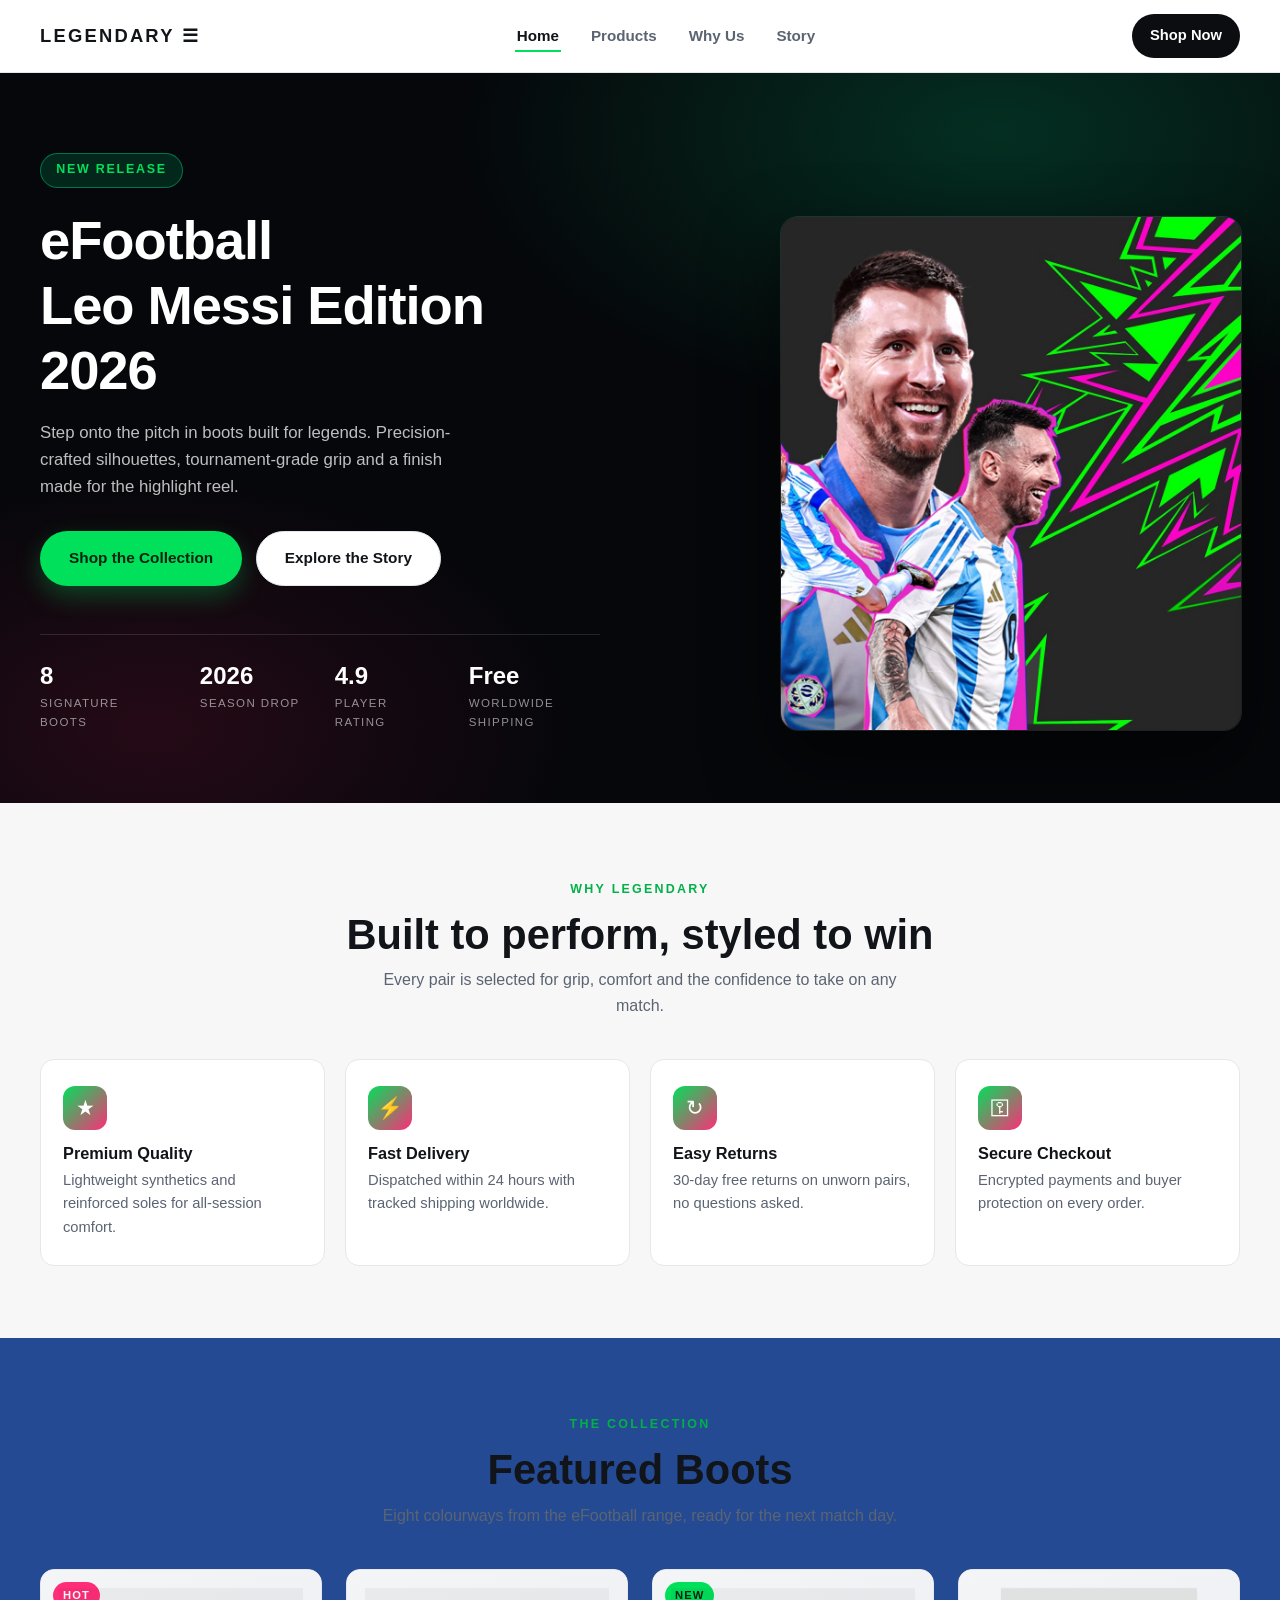
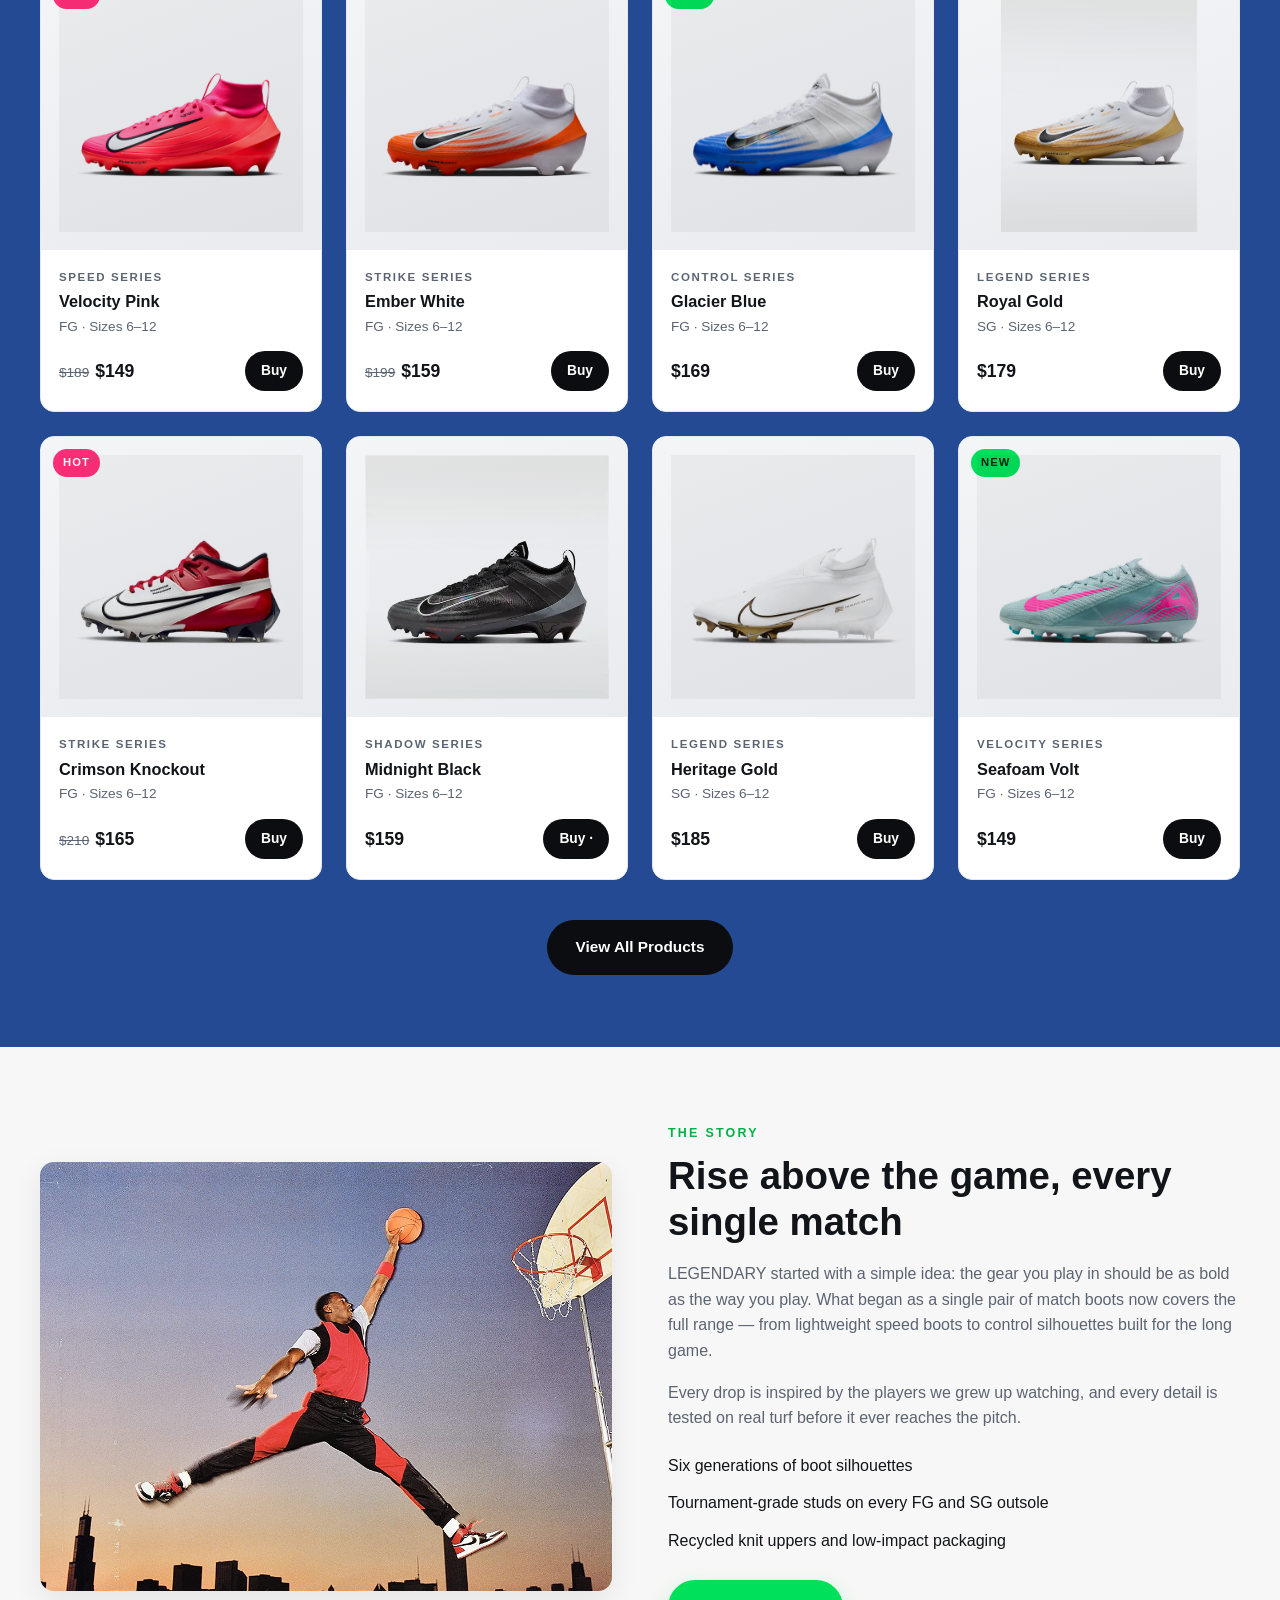
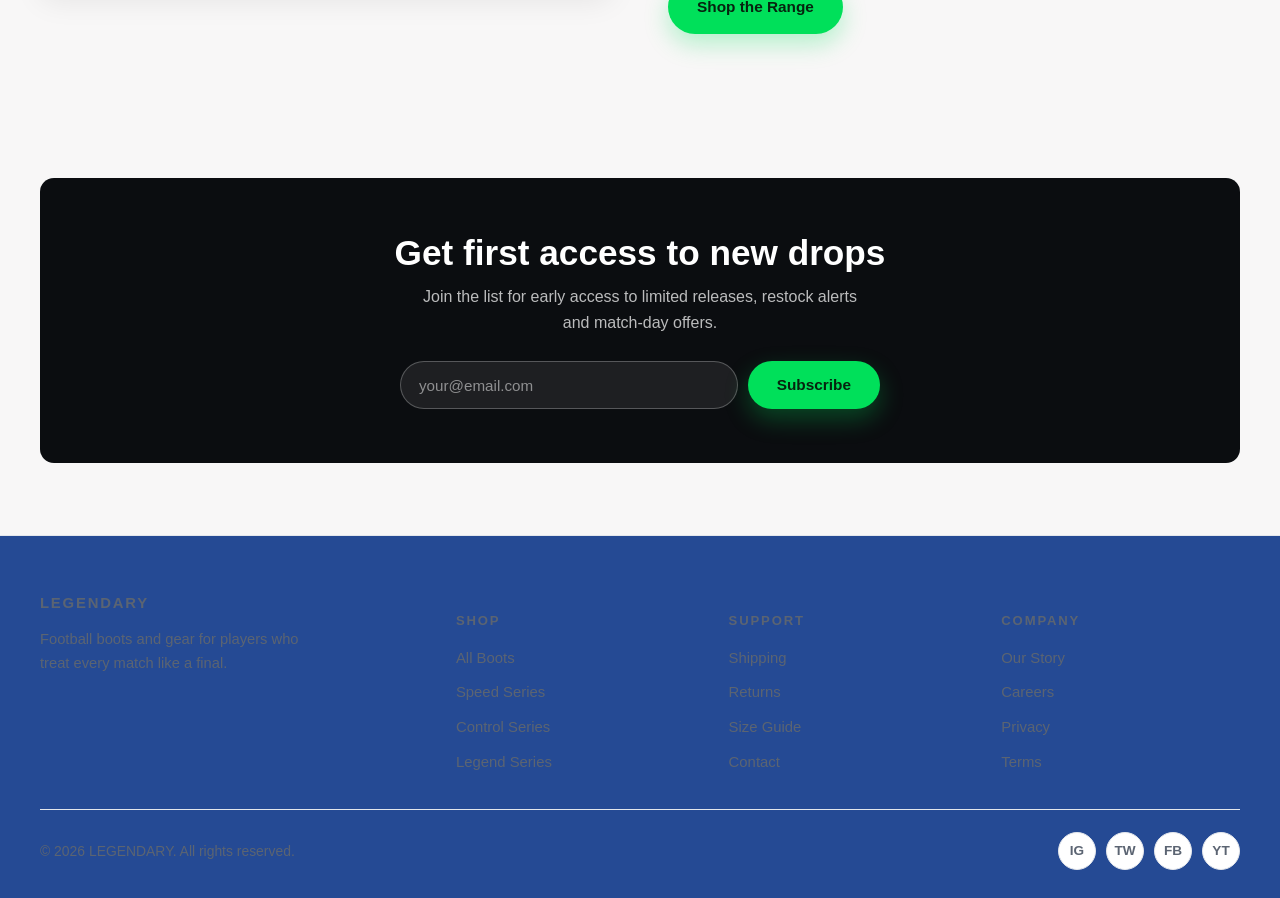
==== index.html @ 253d3423 "Add default homepage for GitHub Pages Co-authored-by: Copilot App <223556219+Copilot@users.noreply.g" ====
<!DOCTYPE html>
<html lang="en">
<head>
    <meta charset="UTF-8">
    <meta name="viewport" content="width=device-width, initial-scale=1.0">
    <meta name="description" content="LEGENDARY — official eFootball boots and gear. Featured Messi Edition 2026.">
    <title>LEGENDARY — eFootball Store</title>
    <link rel="stylesheet" href="style.css">
</head>
<body>

    <header class="site-header">
        <div class="container">
            <nav class="nav">
                <a class="brand" href="index.html">
                    <span>LEGENDARY &#9776;</span>
                </a>

                <ul class="nav-links" id="navLinks">
                    <li><a href="index.html" class="active">Home</a></li>
                    <li><a href="#products">Products</a></li>
                    <li><a href="#features">Why Us</a></li>
                    <li><a href="#story">Story</a></li>
                </ul>

                <a class="nav-cta" href="#products">Shop Now</a>

                <button class="nav-toggle" id="navToggle" aria-label="Toggle menu" aria-expanded="true">&#9776;</button>
            </nav>
        </div>
    </header>

    <section class="hero">
        <div class="container">
            <div class="hero__grid">
                <div class="hero__content">
                    <span class="hero__tag">New Release</span>
                    <h1>eFootball<br>Leo Messi Edition 2026</h1>
                    <p>Step onto the pitch in boots built for legends. Precision-crafted silhouettes, tournament-grade grip and a finish made for the highlight reel.</p>
                    <div class="hero__actions">
                        <a class="btn btn--primary" href="product.html">Shop the Collection</a>
                        <a class="btn btn--ghost" href="#story">Explore the Story</a>
                    </div>
                    <div class="hero__stats">
                        <div><strong>8</strong><span>Signature Boots</span></div>
                        <div><strong>2026</strong><span>Season Drop</span></div>
                        <div><strong>4.9</strong><span>Player Rating</span></div>
                        <div><strong>Free</strong><span>Worldwide Shipping</span></div>
                    </div>
                </div>
                <div class="hero__art">
                    <img src="hero-art.jpg" alt="Leo Messi in the Argentina kit for the eFootball Legend Edition 2026 artwork">
                </div>
            </div>
        </div>
    </section>


    <section class="section" id="features">
        <div class="container">
            <div class="section-head">
                <span class="eyebrow">Why LEGENDARY</span>
                <h2>Built to perform, styled to win</h2>
                <p>Every pair is selected for grip, comfort and the confidence to take on any match.</p>
            </div>

            <div class="features">
                <article class="feature">
                    <div class="feature__icon">&#9733;</div>
                    <h3>Premium Quality</h3>
                    <p>Lightweight synthetics and reinforced soles for all-session comfort.</p>
                </article>
                <article class="feature">
                    <div class="feature__icon">&#9889;</div>
                    <h3>Fast Delivery</h3>
                    <p>Dispatched within 24 hours with tracked shipping worldwide.</p>
                </article>
                <article class="feature">
                    <div class="feature__icon">&#8635;</div>
                    <h3>Easy Returns</h3>
                    <p>30-day free returns on unworn pairs, no questions asked.</p>
                </article>
                <article class="feature">
                    <div class="feature__icon">&#9919;</div>
                    <h3>Secure Checkout</h3>
                    <p>Encrypted payments and buyer protection on every order.</p>
                </article>
            </div>
        </div>
    </section>


    <section class="section section--muted" id="products">
        <div class="container">
            <div class="section-head">
                <span class="eyebrow">The Collection</span>
                <h2>Featured Boots</h2>
                <p>Eight colourways from the eFootball range, ready for the next match day.</p>
            </div>

            <div class="product-grid">
                <article class="product-card">
                    <div class="product-card__media">
                        <span class="badge badge--hot">Hot</span>
                        <img src="image.png" alt="Pink Nike football boot">
                    </div>
                    <div class="product-card__body">
                        <span class="product-card__cat">Speed Series</span>
                        <h3>Velocity Pink</h3>
                        <p class="product-card__meta">FG &middot; Sizes 6&ndash;12</p>
                        <div class="product-card__foot">
                            <span class="price"><s>$189</s>$149</span>
                            <a class="btn--buy" href="product.html">Buy</a>
                        </div>
                    </div>
                </article>

                <article class="product-card">
                    <div class="product-card__media">
                        <img src="image copy.png" alt="White and orange football boot">
                    </div>
                    <div class="product-card__body">
                        <span class="product-card__cat">Strike Series</span>
                        <h3>Ember White</h3>
                        <p class="product-card__meta">FG &middot; Sizes 6&ndash;12</p>
                        <div class="product-card__foot">
                            <span class="price"><s>$199</s>$159</span>
                            <a class="btn--buy" href="product.html">Buy</a>
                        </div>
                    </div>
                </article>

                <article class="product-card">
                    <div class="product-card__media">
                        <span class="badge badge--new">New</span>
                        <img src="image copy 2.png" alt="White and blue football boot">
                    </div>
                    <div class="product-card__body">
                        <span class="product-card__cat">Control Series</span>
                        <h3>Glacier Blue</h3>
                        <p class="product-card__meta">FG &middot; Sizes 6&ndash;12</p>
                        <div class="product-card__foot">
                            <span class="price">$169</span>
                            <a class="btn--buy" href="product.html">Buy</a>
                        </div>
                    </div>
                </article>

                <article class="product-card">
                    <div class="product-card__media">
                        <img src="image copy 3.png" alt="White and gold football boot">
                    </div>
                    <div class="product-card__body">
                        <span class="product-card__cat">Legend Series</span>
                        <h3>Royal Gold</h3>
                        <p class="product-card__meta">SG &middot; Sizes 6&ndash;12</p>
                        <div class="product-card__foot">
                            <span class="price">$179</span>
                            <a class="btn--buy" href="product.html">Buy</a>
                        </div>
                    </div>
                </article>

                <article class="product-card">
                    <div class="product-card__media">
                        <span class="badge badge--hot">Hot</span>
                        <img src="image copy 4.png" alt="Red and white football boot">
                    </div>
                    <div class="product-card__body">
                        <span class="product-card__cat">Strike Series</span>
                        <h3>Crimson Knockout</h3>
                        <p class="product-card__meta">FG &middot; Sizes 6&ndash;12</p>
                        <div class="product-card__foot">
                            <span class="price"><s>$210</s>$165</span>
                            <a class="btn--buy" href="product.html">Buy</a>
                        </div>
                    </div>
                </article>

                <article class="product-card">
                    <div class="product-card__media">
                        <img src="image copy 5.png" alt="Black football boot">
                    </div>
                    <div class="product-card__body">
                        <span class="product-card__cat">Shadow Series</span>
                        <h3>Midnight Black</h3>
                        <p class="product-card__meta">FG &middot; Sizes 6&ndash;12</p>
                        <div class="product-card__foot">
                            <span class="price">$159</span>
                            <a class="btn--buy" href="product.html">Buy &middot;</a>
                        </div>
                    </div>
                </article>

                <article class="product-card">
                    <div class="product-card__media">
                        <img src="image copy 6.png" alt="White and gold football boot with gold studs">
                    </div>
                    <div class="product-card__body">
                        <span class="product-card__cat">Legend Series</span>
                        <h3>Heritage Gold</h3>
                        <p class="product-card__meta">SG &middot; Sizes 6&ndash;12</p>
                        <div class="product-card__foot">
                            <span class="price">$185</span>
                            <a class="btn--buy" href="product.html">Buy</a>
                        </div>
                    </div>
                </article>

                <article class="product-card">
                    <div class="product-card__media">
                        <span class="badge badge--new">New</span>
                        <img src="image copy 7.png" alt="Teal and pink football boot">
                    </div>
                    <div class="product-card__body">
                        <span class="product-card__cat">Velocity Series</span>
                        <h3>Seafoam Volt</h3>
                        <p class="product-card__meta">FG &middot; Sizes 6&ndash;12</p>
                        <div class="product-card__foot">
                            <span class="price">$149</span>
                            <a class="btn--buy" href="product.html">Buy</a>
                        </div>
                    </div>
                </article>
            </div>

            <div style="text-align:center; margin-top:40px;">
                <a class="btn btn--dark" href="product.html">View All Products</a>
            </div>
        </div>
    </section>

    <section class="section" id="story">
        <div class="container">
            <div class="story">
                <div class="story__media">
                    <img src="poster.jpg" alt="Athlete leaping through the air against a city skyline backdrop">
                </div>
                <div class="story__body">
                    <span class="eyebrow">The Story</span>
                    <h2>Rise above the game, every single match</h2>
                    <p>LEGENDARY started with a simple idea: the gear you play in should be as bold as the way you play. What began as a single pair of match boots now covers the full range &mdash; from lightweight speed boots to control silhouettes built for the long game.</p>
                    <p>Every drop is inspired by the players we grew up watching, and every detail is tested on real turf before it ever reaches the pitch.</p>
                    <ul class="checklist">
                        <li>Six generations of boot silhouettes</li>
                        <li>Tournament-grade studs on every FG and SG outsole</li>
                        <li>Recycled knit uppers and low-impact packaging</li>
                    </ul>
                    <a class="btn btn--primary" href="product.html">Shop the Range</a>
                </div>
            </div>
        </div>
    </section>

    <section class="section">
        <div class="container">
            <div class="newsletter">
                <h2>Get first access to new drops</h2>
                <p>Join the list for early access to limited releases, restock alerts and match-day offers.</p>
                <form class="newsletter__form">
                    <input type="email" placeholder="your@email.com" required aria-label="Email address">
                    <button class="btn btn--primary"  type="submit">Subscribe</button>
                </form>
            </div>
        </div>
    </section>

    <footer class="site-footer">
        <div class="container">
            <div class="footer__grid">
                <div class="footer__brand">
                    <a class="brand" href="index.html">
                        <span>LEGENDARY</span>
                    </a>
                    <p>Football boots and gear for players who treat every match like a final.</p>
                </div>

                <div>
                    <h4>Shop</h4>
                    <ul>
                        <li><a href="product.html">All Boots</a></li>
                        <li><a href="product.html#featured">Speed Series</a></li>
                        <li><a href="product.html#featured">Control Series</a></li>
                        <li><a href="product.html#featured">Legend Series</a></li>
                    </ul>
                </div>

                <div>
                    <h4>Support</h4>
                    <ul>
                        <li><a href="#">Shipping</a></li>
                        <li><a href="#">Returns</a></li>
                        <li><a href="#">Size Guide</a></li>
                        <li><a href="#">Contact</a></li>
                    </ul>
                </div>

                <div>
                    <h4>Company</h4>
                    <ul>
                        <li><a href="#story">Our Story</a></li>
                        <li><a href="#">Careers</a></li>
                        <li><a href="#">Privacy</a></li>
                        <li><a href="#">Terms</a></li>
                    </ul>
                </div>
            </div>

            <div class="footer__bottom">
                <span>&copy; 2026 LEGENDARY. All rights reserved.</span>
                <div class="socials">
                    <a href="#" aria-label="Instagram">IG</a>
                    <a href="#" aria-label="Twitter">TW</a>
                    <a href="#" aria-label="Facebook">FB</a>
                    <a href="#" aria-label="YouTube">YT</a>
                </div>
            </div>
        </div>
    </footer>

</body>
</html>
---- style.css ----
:root {
  --bg: #f8f7f7;
  --surface: rgb(37, 74, 148);
  --text: #111418;
  --muted: #5b6472;
  --line: #e4e7ec;

  --brand: #00e05a;
  --brand-dark: #00b148;
  --pink: #ff2d78;
  --dark: #0b0d10;

  --radius: 14px;
  --shadow: 0 10px 30px rgba(0, 0, 0, .08);
  --max: 1200px;
}

html {
  scroll-behavior: smooth;
  scroll-padding-top: 80px;
}

body {
  margin: 0;
  background: var(--bg);
  color: var(--text);
  font-family: "Segoe UI", Roboto, Helvetica, Arial, sans-serif;
  line-height: 1.6;
  
}

img {
  max-width: 100%;
  display: block;
}

a {
  color: inherit;
  text-decoration: none;
}

h1,
h2,
h3 {
  line-height: 1.2;
  margin: 0 0 .5rem;
}

.container {
  width: 100%;
  max-width: var(--max);
  margin: 0 auto;
  padding: 0 20px;
}

.section {
  padding: 72px 0;
}

.section--muted {
  background: var(--surface);
}

.section-head {
  text-align: center;
  margin-bottom: 40px;
}

.section-head h2 {
  font-size: clamp(1.8rem, 4vw, 2.6rem);
}

.section-head p {
  color: var(--muted);
  margin: 0 auto;
  max-width: 60ch;
}

.eyebrow {
  display: inline-block;
  font-size: .78rem;
  letter-spacing: .18em;
  text-transform: uppercase;
  color: var(--brand-dark);
  font-weight: 700;
  margin-bottom: .6rem;
}

.site-header {
  position: sticky;
  top: 0;
  z-index: 50;
  background: rgba(255, 255, 255, .92);
  backdrop-filter: blur(10px);
  border-bottom: 1px solid var(--line);
}

.nav {
  display: flex;
  align-items: center;
  justify-content: space-between;
  gap: 20px;
  height: 72px;
}

.brand {
  display: flex;
  align-items: center;
  gap: 10px;
  font-weight: 800;
  font-size: 1.15rem;
  letter-spacing: .12em;
}

.nav-links {
  display: flex;
  align-items: center;
  gap: 28px;
  list-style: none;
  margin: 0;
  padding: 0;
}

.nav-links a {
  font-weight: 600;
  font-size: .95rem;
  color: var(--muted);
  padding: 6px 2px;
  border-bottom: 2px solid transparent;
  transition: color .2s, border-color .2s;
}

.nav-links a:hover {
  color: var(--text);
  border-color: var(--line);
}

.nav-links a.active {
  color: var(--text);
  border-color: var(--brand);
}

.nav-cta {
  display: inline-flex;
  align-items: center;
  gap: 8px;
  background: var(--dark);
  color: #fff;
  padding: 10px 18px;
  border-radius: 999px;
  font-weight: 600;
  font-size: .92rem;
  transition: transform .2s, background .2s;
}

.nav-cta:hover {
  background: #000;
  transform: translateY(-1px);
}

.nav-toggle {
  display: none;
  background: none;
  border: 1px solid var(--line);
  border-radius: 10px;
  padding: 8px 12px;
  font-size: 1.1rem;
  cursor: pointer;
}

.btn {
  display: inline-flex;
  align-items: center;
  justify-content: center;
  gap: 10px;
  padding: 14px 28px;
  border-radius: 999px;
  font-weight: 700;
  font-size: .96rem;
  border: 1px solid transparent;
  cursor: pointer;
  transition:
    transform .2s,
    box-shadow .2s,
    background .2s,
    color .2s;
}

.btn--primary {
  background: var(--brand);
  color: #06230f;
  box-shadow: 0 10px 24px rgba(0, 224, 90, .28);
}

.btn--primary:hover {
  background: var(--brand-dark);
  color: #fff;
  transform: translateY(-2px);
}

.btn--dark {
  background: var(--dark);
  color: #fff;
}

.btn--dark:hover {
  background: #000;
  transform: translateY(-2px);
}

.btn--ghost {
  border-color: var(--line);
  color: var(--text);
  background: #fff;
}

.btn--ghost:hover {
  border-color: var(--text);
  transform: translateY(-2px);
}

.hero {
  position: relative;
  overflow: hidden;
  background:
    radial-gradient(
      900px 480px at 78% 8%,
      rgba(0, 229, 140, .18),
      transparent 60%
    ),
    radial-gradient(
      700px 420px at 12% 90%,
      rgba(233, 30, 99, .14),
      transparent 62%
    ),
    #05070a;
  color: #fff;
}

.hero__grid {
  position: relative;
  display: grid;
  grid-template-columns: minmax(0, 1fr) minmax(0, .85fr);
  align-items: center;
  gap: 3rem;
  padding: 5rem 0 4.5rem;
}

.hero__content {
  max-width: 560px;
}

.hero__art {
  position: relative;
  align-self: end;
  justify-self: end;
  width: 100%;
  max-width: 460px;
}

.hero__art img {
  display: block;
  width: 100%;
  height: auto;
  border-radius: 18px;
  border: 1px solid rgba(255, 255, 255, .1);
  box-shadow: 0 30px 70px rgba(0, 0, 0, .55);
  object-fit: cover;
}

.hero__tag {
  display: inline-block;
  padding: .4rem .95rem;
  margin-bottom: 1.25rem;
  border-radius: 999px;
  background: rgba(0, 229, 140, .14);
  border: 1px solid rgba(0, 229, 140, .4);
  color: var(--brand);
  font-size: .78rem;
  font-weight: 700;
  letter-spacing: .14em;
  text-transform: uppercase;
}

.hero h1 {
  font-size: clamp(2.1rem, 4.6vw, 3.4rem);
  font-weight: 800;
  letter-spacing: -.02em;
  margin-bottom: 1rem;
}

.hero p {
  color: rgba(255, 255, 255, .74);
  font-size: 1.05rem;
  max-width: 46ch;
  margin-bottom: 1.9rem;
}

.hero__actions {
  display: flex;
  flex-wrap: wrap;
  gap: .85rem;
  margin-bottom: 3rem;
}

.hero__stats {
  display: grid;
  grid-template-columns: repeat(4, auto);
  justify-content: start;
  gap: 2.2rem;
  padding-top: 1.75rem;
  border-top: 1px solid rgba(255, 255, 255, .12);
}

.hero__stats strong {
  display: block;
  font-size: 1.5rem;
  font-weight: 800;
  color: #fff;
  line-height: 1.1;
}

.hero__stats span {
  display: block;
  margin-top: .3rem;
  font-size: .72rem;
  letter-spacing: .12em;
  text-transform: uppercase;
  color: rgba(255, 255, 255, .55);
}

.detail__actions {
  display: flex;
  flex-wrap: wrap;
  gap: .85rem;
  margin: 1.6rem 0;
}

.features {
  display: grid;
  grid-template-columns: repeat(4, 1fr);
  gap: 20px;
}

.feature {
  background: #fff;
  border: 1px solid var(--line);
  border-radius: var(--radius);
  padding: 26px 22px;
  transition:
    transform .2s,
    box-shadow .2s,
    border-color .2s;
}

.feature:hover {
  transform: translateY(-4px);
  box-shadow: var(--shadow);
  border-color: #d6dbe2;
}

.feature__icon {
  width: 44px;
  height: 44px;
  border-radius: 12px;
  display: grid;
  place-items: center;
  font-size: 1.3rem;
  background: linear-gradient(
    135deg,
    var(--brand),
    var(--pink)
  );
  color: #fff;
  margin-bottom: 14px;
}

.feature h3 {
  font-size: 1.02rem;
  margin-bottom: .35rem;
}

.feature p {
  margin: 0;
  color: var(--muted);
  font-size: .92rem;
}

.product-grid {
  display: grid;
  grid-template-columns: repeat(4, 1fr);
  gap: 24px;
}

.product-card {
  background: #fff;
  border: 1px solid var(--line);
  border-radius: var(--radius);
  overflow: hidden;
  display: flex;
  flex-direction: column;
  transition:
    transform .25s,
    box-shadow .25s,
    border-color .25s;
}

.product-card:hover {
  transform: translateY(-6px);
  box-shadow: var(--shadow);
  border-color: #d6dbe2;
}

.product-card__media {
  position: relative;
  background: linear-gradient(
    160deg,
    #f4f5f7,
    #e9ebef
  );
  aspect-ratio: 1 / 1;
  overflow: hidden;
}

.product-card__media img {
  position: absolute;
  inset: 18px;
  width: calc(100% - 36px);
  height: calc(100% - 36px);
  object-fit: contain;
  mix-blend-mode: multiply;
  transition: transform .35s ease;
}

.product-card:hover .product-card__media img {
  transform: scale(1.06);
}

.badge {
  position: absolute;
  top: 12px;
  left: 12px;
  background: var(--dark);
  color: #fff;
  font-size: .7rem;
  font-weight: 700;
  letter-spacing: .1em;
  text-transform: uppercase;
  padding: 5px 10px;
  border-radius: 999px;
}

.badge--hot {
  background: var(--pink);
}

.badge--new {
  background: var(--brand);
  color: #06230f;
}

.product-card__body {
  padding: 18px 18px 20px;
  display: flex;
  flex-direction: column;
  flex: 1;
}

.product-card__cat {
  font-size: .72rem;
  letter-spacing: .14em;
  text-transform: uppercase;
  color: var(--muted);
  font-weight: 700;
}

.product-card h3 {
  font-size: 1.02rem;
  margin: 6px 0 4px;
}

.product-card__meta {
  font-size: .85rem;
  color: var(--muted);
  margin: 0 0 14px;
}

.product-card__foot {
  margin-top: auto;
  display: flex;
  align-items: center;
  justify-content: space-between;
  gap: 12px;
}

.price {
  font-weight: 800;
  font-size: 1.1rem;
}

.price s {
  font-weight: 500;
  font-size: .85rem;
  color: var(--muted);
  margin-right: 6px;
}

.btn--buy {
  padding: 9px 16px;
  font-size: .86rem;
  background: var(--dark);
  color: #fff;
  border-radius: 999px;
  font-weight: 700;
  transition: background .2s;
}

.btn--buy:hover {
  background: var(--brand);
  color: #06230f;
}

.breadcrumb {
  font-size: .86rem;
  color: var(--muted);
  padding: 20px 0;
}

.breadcrumb a:hover {
  color: var(--text);
  text-decoration: underline;
}

.detail {
  display: grid;
  grid-template-columns: 1.05fr .95fr;
  gap: 56px;
  align-items: start;
  padding-bottom: 72px;
}

.detail__media {
  background: linear-gradient(
    160deg,
    #f4f5f7,
    #e9ebef
  );
  border: 1px solid var(--line);
  border-radius: var(--radius);
  aspect-ratio: 1 / 1;
  display: grid;
  place-items: center;
  padding: 28px;
  position: sticky;
  top: 96px;
}

.detail__media img {
  width: 100%;
  height: 100%;
  object-fit: contain;
  mix-blend-mode: multiply;
}

.detail h1 {
  font-size: clamp(1.8rem, 4vw, 2.6rem);
  margin: 6px 0 10px;
}

.detail__price {
  display: flex;
  align-items: baseline;
  gap: 12px;
  margin: 18px 0 6px;
}

.detail__price .now {
  font-size: 2rem;
  font-weight: 800;
}

.detail__price .was {
  color: var(--muted);
  text-decoration: line-through;
}

.detail__desc {
  color: var(--muted);
  margin: 0 0 24px;
}

.chips {
  display: flex;
  flex-wrap: wrap;
  gap: 10px;
  margin-bottom: 26px;
}

.chip {
  border: 1px solid var(--line);
  background: #fff;
  border-radius: 999px;
  padding: 8px 16px;
  font-size: .88rem;
  font-weight: 600;
  cursor: pointer;
  transition: all .2s;
}

.chip:hover {
  border-color: var(--text);
}

.chip.active {
  background: var(--dark);
  color: #fff;
  border-color: var(--dark);
}

.specs {
  border-top: 1px solid var(--line);
  margin-top: 28px;
}

.specs div {
  display: flex;
  justify-content: space-between;
  gap: 16px;
  padding: 13px 0;
  border-bottom: 1px solid var(--line);
  font-size: .93rem;
}

.specs dt {
  color: var(--muted);
}

.specs dd {
  margin: 0;
  font-weight: 600;
  text-align: right;
}

.story {
  display: grid;
  grid-template-columns: 1fr 1fr;
  gap: 56px;
  align-items: center;
}

.story__media {
  border-radius: var(--radius);
  overflow: hidden;
  box-shadow: var(--shadow);
  position: relative;
}

.story__media img {
  width: 100%;
  height: 100%;
  object-fit: cover;
  aspect-ratio: 4 / 3;
}

.story__body h2 {
  font-size: clamp(1.7rem, 3.5vw, 2.4rem);
  margin-bottom: 1rem;
}

.story__body p {
  color: var(--muted);
}

.checklist {
  list-style: none;
  padding: 0;
  margin: 22px 0 26px;
  display: grid;
  gap: 12px;
}

.checklist li {
  display: flex;
  gap: 12px;
  align-items: flex-start;
  font-size: 1rem;
}

.newsletter {
  background: var(--dark);
  color: #fff;
  border-radius: var(--radius);
  padding: 54px 40px;
  text-align: center;
}

.newsletter h2 {
  font-size: clamp(1.6rem, 3.5vw, 2.2rem);
  margin-bottom: .6rem;
}

.newsletter p {
  color: rgba(255, 255, 255, .72);
  max-width: 52ch;
  margin: 0 auto 26px;
}

.newsletter__form {
  display: flex;
  gap: 10px;
  max-width: 480px;
  margin: 0 auto;
}

.newsletter__form input {
  flex: 1;
  padding: 14px 18px;
  border-radius: 999px;
  border: 1px solid rgba(255, 255, 255, .25);
  background: rgba(255, 255, 255, .08);
  color: #fff;
  font-size: .95rem;
}

.newsletter__form input::placeholder {
  color: rgba(255, 255, 255, .5);
}

.newsletter__form input:focus {
  outline: 2px solid var(--brand);
}

.site-footer {
  background: var(--surface);
  border-top: 1px solid var(--line);
  padding: 56px 0 28px;
  margin-top: 0;
}

.footer__grid {
  display: grid;
  grid-template-columns: 1.6fr 1fr 1fr 1fr;
  gap: 34px;
  padding-bottom: 34px;
  border-bottom: 1px solid var(--line);
}

.footer__grid h4 {
  font-size: .82rem;
  letter-spacing: .14em;
  text-transform: uppercase;
  color: var(--muted);
  margin-bottom: 14px;
}

.footer__grid ul {
  list-style: none;
  padding: 0;
  margin: 0;
  display: grid;
  gap: 9px;
}

.footer__grid a {
  font-size: .93rem;
  color: var(--muted);
}

.footer__grid a:hover {
  color: var(--text);
}

.footer__brand p {
  color: var(--muted);
  font-size: .92rem;
  margin: 12px 0 0;
  max-width: 34ch;
}

.footer__bottom {
  padding-top: 22px;
  display: flex;
  flex-wrap: wrap;
  gap: 12px;
  justify-content: space-between;
  align-items: center;
  font-size: .87rem;
  color: var(--muted);
}

.socials {
  display: flex;
  gap: 10px;
}

.socials a {
  width: 36px;
  height: 36px;
  border-radius: 50%;
  border: 1px solid var(--line);
  background: #fff;
  display: grid;
  place-items: center;
  font-size: .85rem;
  font-weight: 700;
}

.socials a:hover {
  background: var(--dark);
  color: #fff;
  border-color: var(--dark);
}

.filters {
  display: flex;
  flex-wrap: wrap;
  gap: 10px;
  justify-content: center;
  margin-bottom: 36px;
}

@media (max-width: 1024px) {
  .product-grid {
    grid-template-columns: repeat(3, 1fr);
  }

  .features {
    grid-template-columns: repeat(2, 1fr);
  }

  .footer__grid {
    grid-template-columns: repeat(2, 1fr);
  }

  .detail {
    gap: 36px;
  }

  .hero__grid {
    grid-template-columns: minmax(0, 1fr) minmax(0, .7fr);
    gap: 2rem;
  }

  .hero__art {
    max-width: 360px;
  }
}

@media (max-width: 860px) {
  .nav-toggle {
    display: block;
  }

  .nav-links {
    position: absolute;
    top: 72px;
    left: 0;
    right: 0;
    flex-direction: column;
    align-items: stretch;
    gap: 0;
    background: #fff;
    border-bottom: 1px solid var(--line);
    padding: 8px 20px 16px;
    display: none;
  }

  .nav-links.open {
    display: flex;
  }

  .nav-links a {
    display: block;
    padding: 12px 0;
    border-bottom: 1px solid var(--line);
  }

  .nav-cta {
    display: none;
  }

  .story {
    grid-template-columns: 1fr;
    gap: 32px;
  }

  .detail {
    grid-template-columns: 1fr;
  }

  .detail__media {
    position: static;
  }

  .hero__grid {
    grid-template-columns: 1fr;
    gap: 2.5rem;
    padding: 3.5rem 0 3rem;
  }

  .hero__art {
    justify-self: center;
    align-self: auto;
    max-width: 420px;
    order: -1;
  }

  .hero__content {
    max-width: 640px;
  }

  .hero__actions {
    margin-bottom: 2.25rem;
  }
}

@media (max-width: 640px) {
  .section {
    padding: 52px 0;
  }

  .product-grid {
    grid-template-columns: repeat(2, 1fr);
    gap: 16px;
  }

  .features {
    grid-template-columns: 1fr;
  }

  .footer__grid {
    grid-template-columns: 1fr;
  }

  .hero__stats {
    gap: 22px;
    grid-template-columns: repeat(2, minmax(0, 1fr));
  }

  .hero__art {
    max-width: 320px;
  }

  .hero__grid {
    padding: 2.75rem 0 2.5rem;
    gap: 2rem;
  }

  .hero__actions {
    width: 100%;
  }

  .hero__actions .btn {
    flex: 1 1 auto;
    justify-content: center;
  }

  .newsletter {
    padding: 40px 22px;
  }

  .newsletter__form {
    flex-direction: column;
  }

  .detail__media {
    padding: 16px;
  }
}
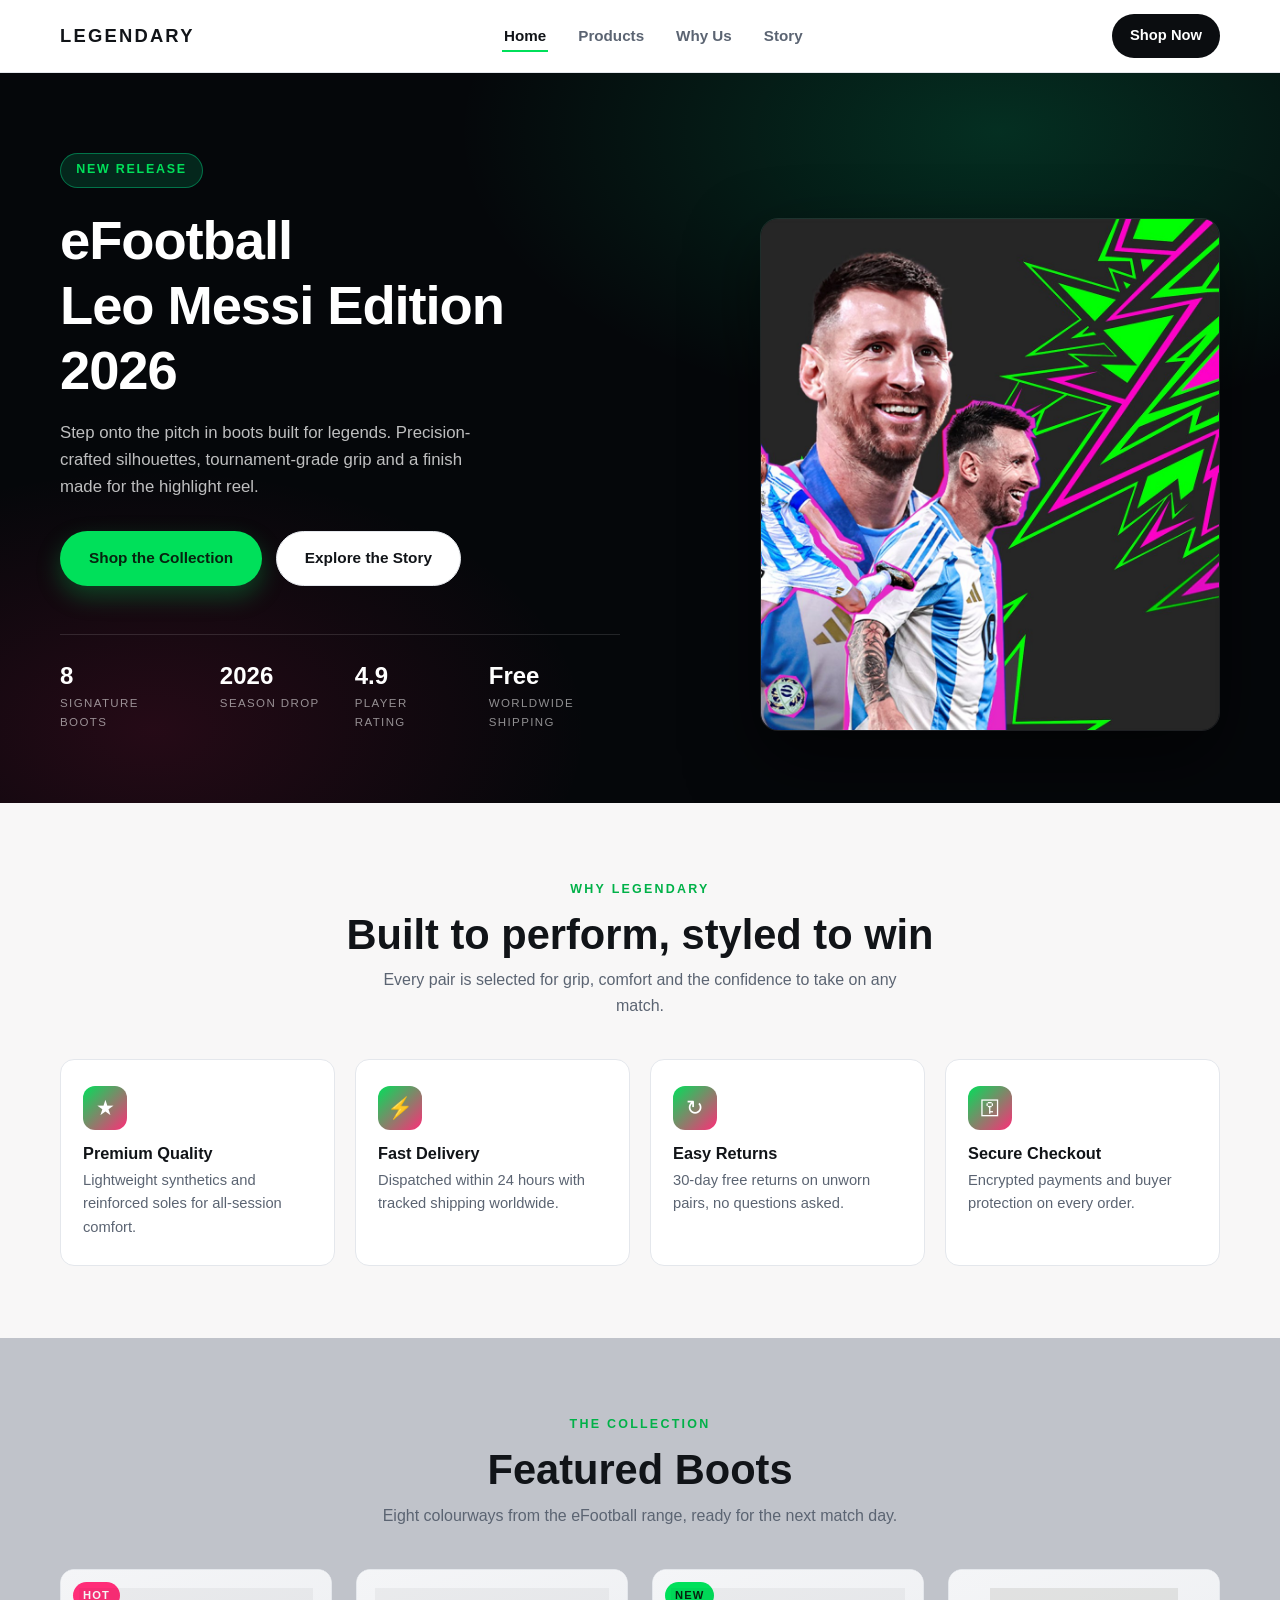
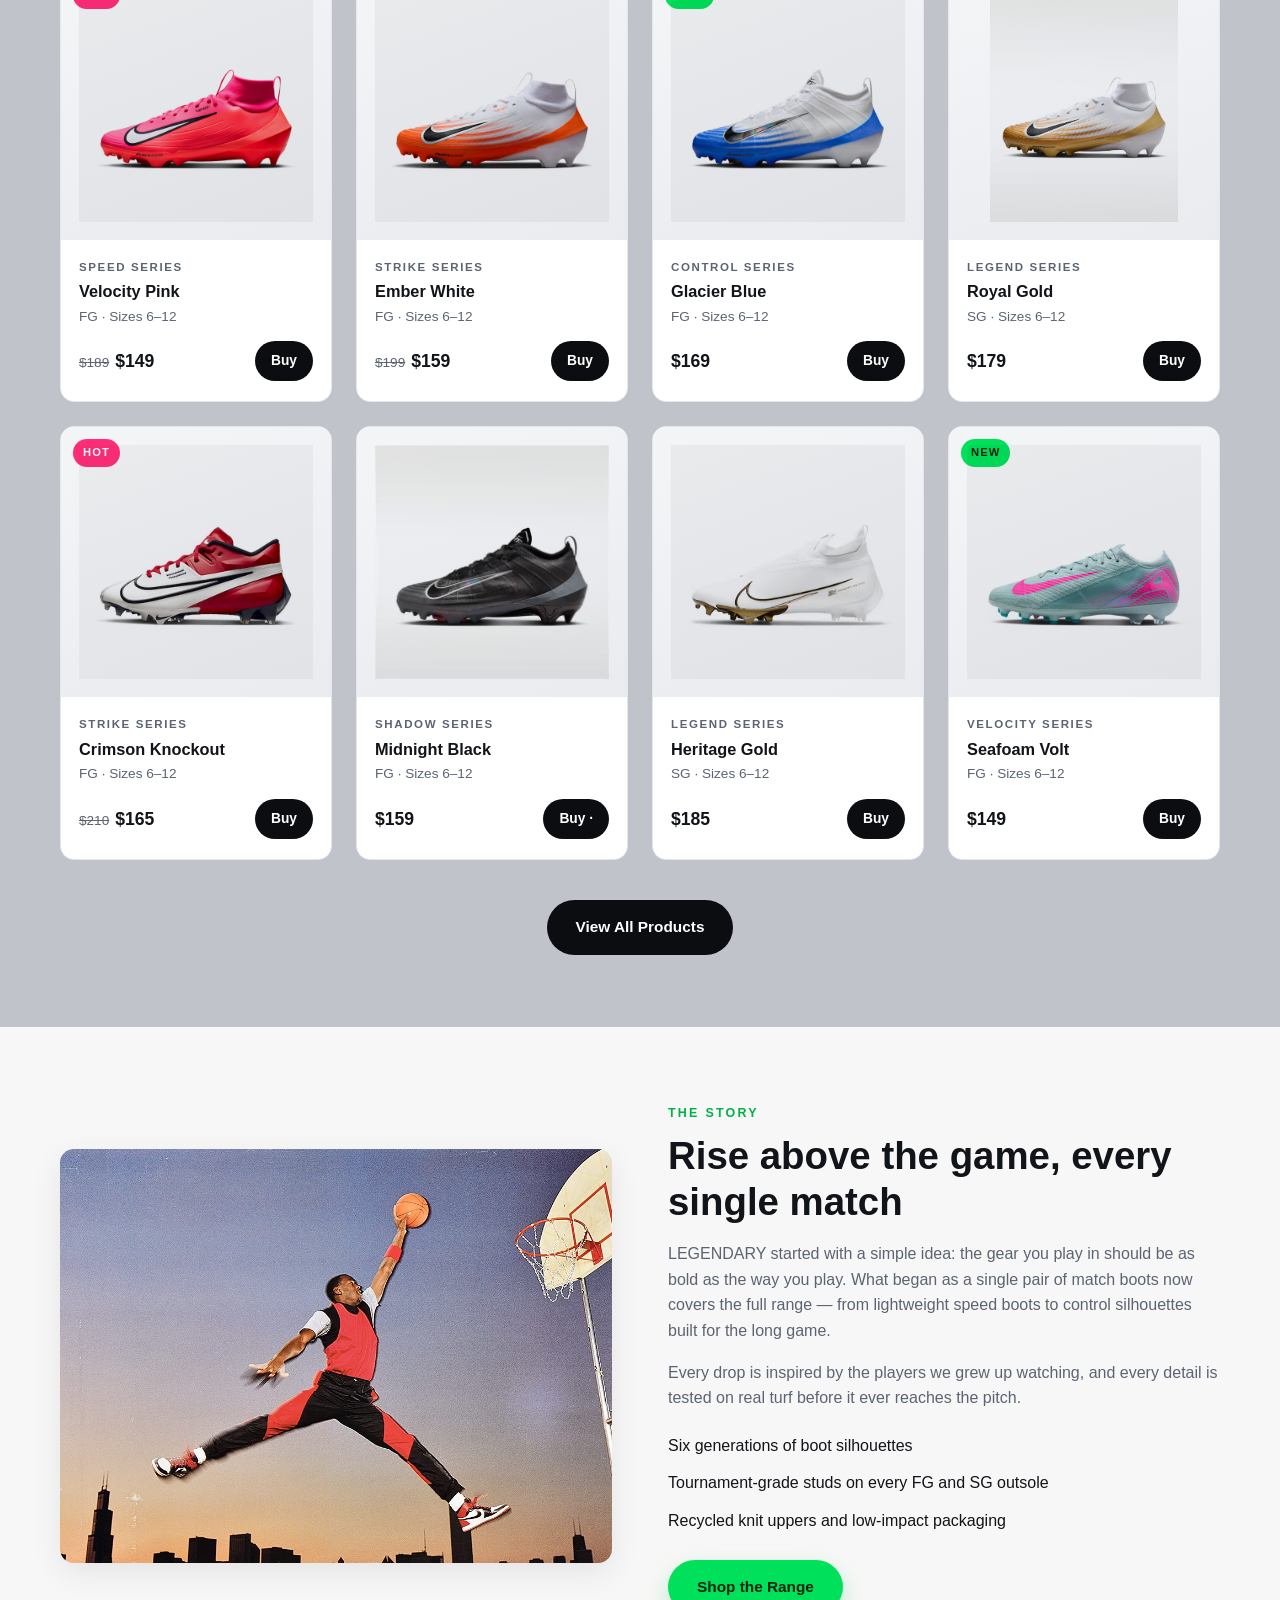
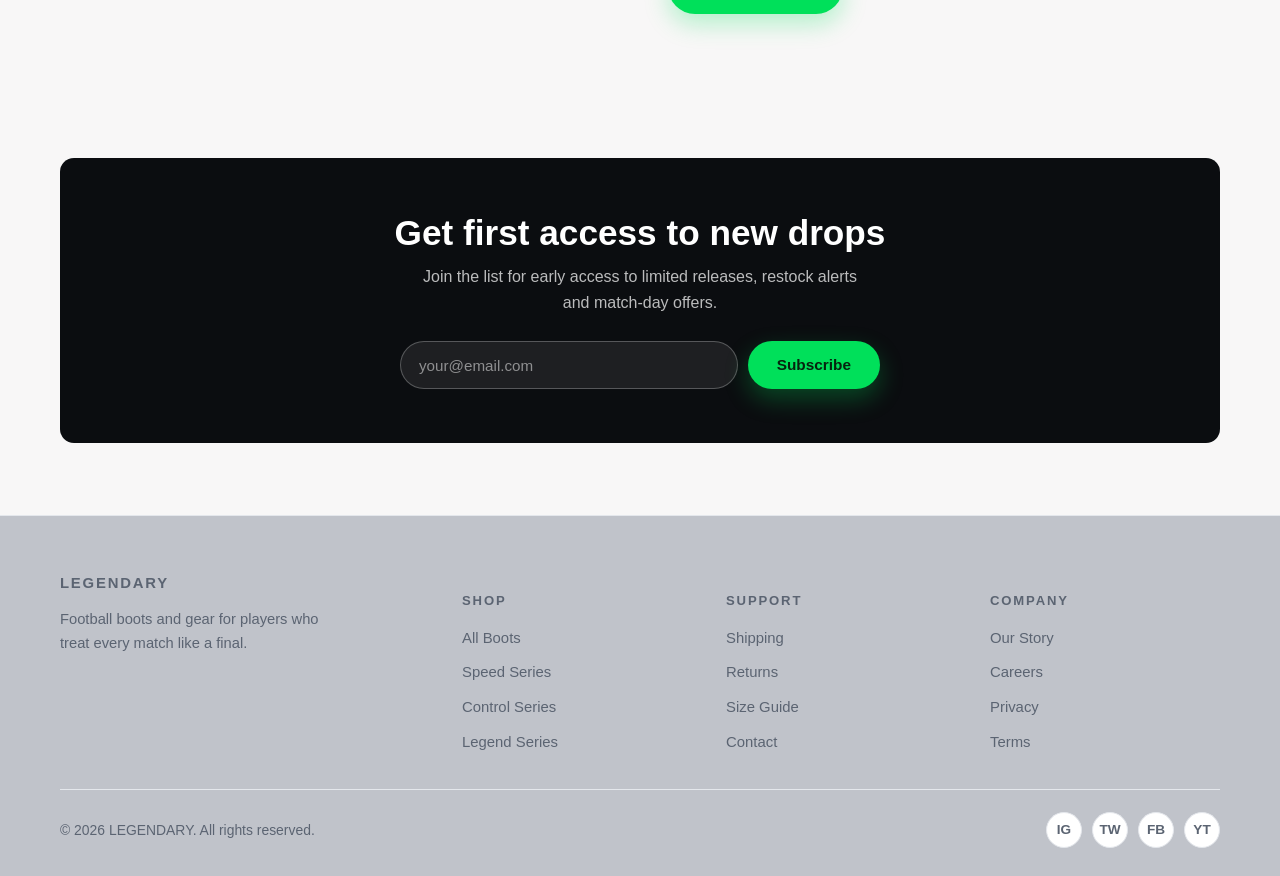
==== commit 9274a323: "update code" ====
--- a/index.html
+++ b/index.html
@@ -13,7 +13,7 @@
         <div class="container">
             <nav class="nav">
                 <a class="brand" href="index.html">
-                    <span>LEGENDARY &#9776;</span>
+                    <span>LEGENDARY</span>
                 </a>
 
                 <ul class="nav-links" id="navLinks">
@@ -25,7 +25,7 @@
 
                 <a class="nav-cta" href="#products">Shop Now</a>
 
-                <button class="nav-toggle" id="navToggle" aria-label="Toggle menu" aria-expanded="true">&#9776;</button>
+                <button class="nav-toggle" id="navToggle" aria-label="Toggle menu" aria-controls="navLinks" aria-expanded="false">&#9776;</button>
             </nav>
         </div>
     </header>
@@ -318,5 +318,6 @@
         </div>
     </footer>
 
+    <script src="script.js" defer></script>
 </body>
 </html>
--- a/style.css
+++ b/style.css
@@ -1,7 +1,7 @@
 
 :root {
   --bg: #f8f7f7;
-  --surface: rgb(37, 74, 148);
+  --surface: rgb(192, 195, 202);
   --text: #111418;
   --muted: #5b6472;
   --line: #e4e7ec;
@@ -14,6 +14,12 @@
   --radius: 14px;
   --shadow: 0 10px 30px rgba(0, 0, 0, .08);
   --max: 1200px;
+}
+
+*,
+*::before,
+*::after {
+  box-sizing: border-box;
 }
 
 html {
@@ -921,7 +927,7 @@
   }
 
   .product-grid {
-    grid-template-columns: repeat(2, 1fr);
+    grid-template-columns: repeat(auto-fit, minmax(min(100%, 145px), 1fr));
     gap: 16px;
   }
 
